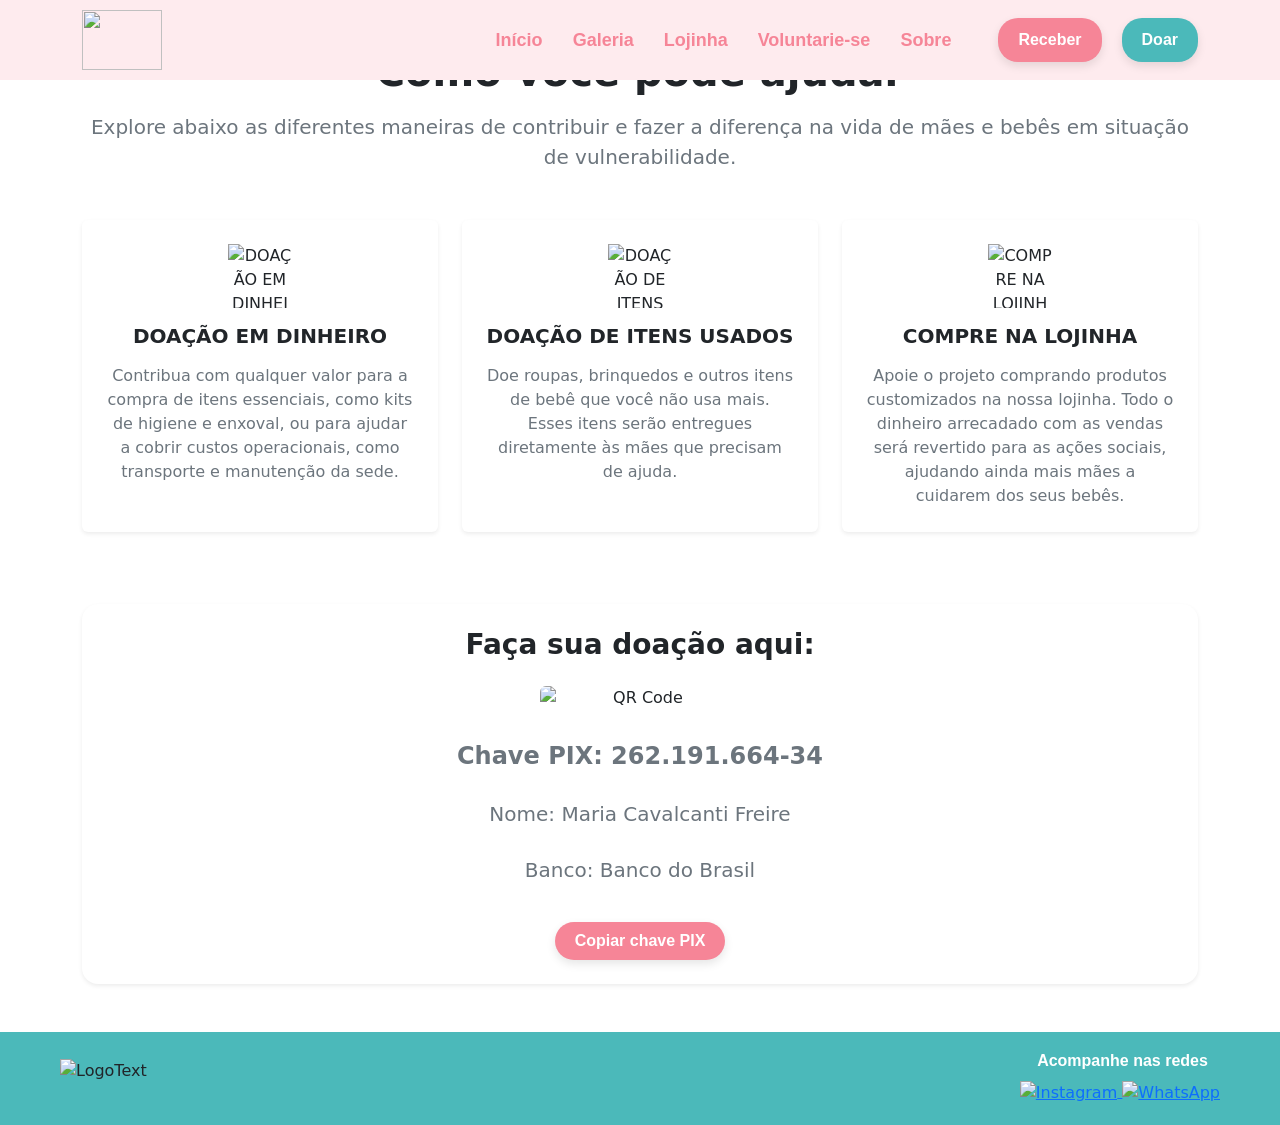
==== doar-inicial.html @ 445edf2f "refatoração dos componentes js" ====
<!doctype html>
<html lang="pt-BR">
  <head>
    <meta charset="UTF-8" />
    <meta name="viewport" content="width=device-width, initial-scale=1" />
    <title>Doação | Abrace um RN</title>
    <link rel="icon" type="image/x-icon" href="assets/Logo.png" />
    <link
      href="https://fonts.googleapis.com/css2?family=Roboto:wght@300;400;500&display=swap"
      rel="stylesheet"
    />
    <link
      href="https://fonts.googleapis.com/icon?family=Material+Icons"
      rel="stylesheet"
    />
    <link
      href="https://cdn.jsdelivr.net/npm/bootstrap@5.3.5/dist/css/bootstrap.min.css"
      rel="stylesheet"
      integrity="sha384-SgOJa3DmI69IUzQ2PVdRZhwQ+dy64/BUtbMJw1MZ8t5HZApcHrRKUc4W0kG879m7"
      crossorigin="anonymous"
    />
    <link href="css/reset.css" rel="stylesheet" />
    <link href="css/globals.css" rel="stylesheet" />
    <link href="css/doar.css" rel="stylesheet" />

    <script
      src="https://cdn.jsdelivr.net/npm/bootstrap@5.3.5/dist/js/bootstrap.min.js"
      integrity="sha384-VQqxDN0EQCkWoxt/0vsQvZswzTHUVOImccYmSyhJTp7kGtPed0Qcx8rK9h9YEgx+"
      crossorigin="anonymous"
      defer
    ></script>
    <script defer src="js/custom-elements.js"></script>
    <script type="module" src="src/pages/doar/doar-viewmodel.js"></script>
  </head>
  <body>
    <app-header> </app-header>
    <main class="container py-5">
      <div class="content-center">
        <div class="introducao mb-5">
          <h1 class="fw-bold fs-1 text-center" style="color: var(--rosa-escuro)">Como você pode ajudar</h1>
          <p class="text-center mt-3 fs-5 text-secondary">
            Explore abaixo as diferentes maneiras de contribuir e fazer a
            diferença na vida de mães e bebês em situação de vulnerabilidade.
          </p>
        </div>
        
        <!-- Rendered by DoarViewModel (Cards) -->
        <div class="row mt-4 cards-container justify-content-center" id="cards-container">
        </div>

        <!-- Rendered by DoarViewModel (Section Content) -->
        <div id="section-content" class="dynamic-content w-100"></div>
      </div>
    </main>
    <app-footer></app-footer>
  </body>
</html>
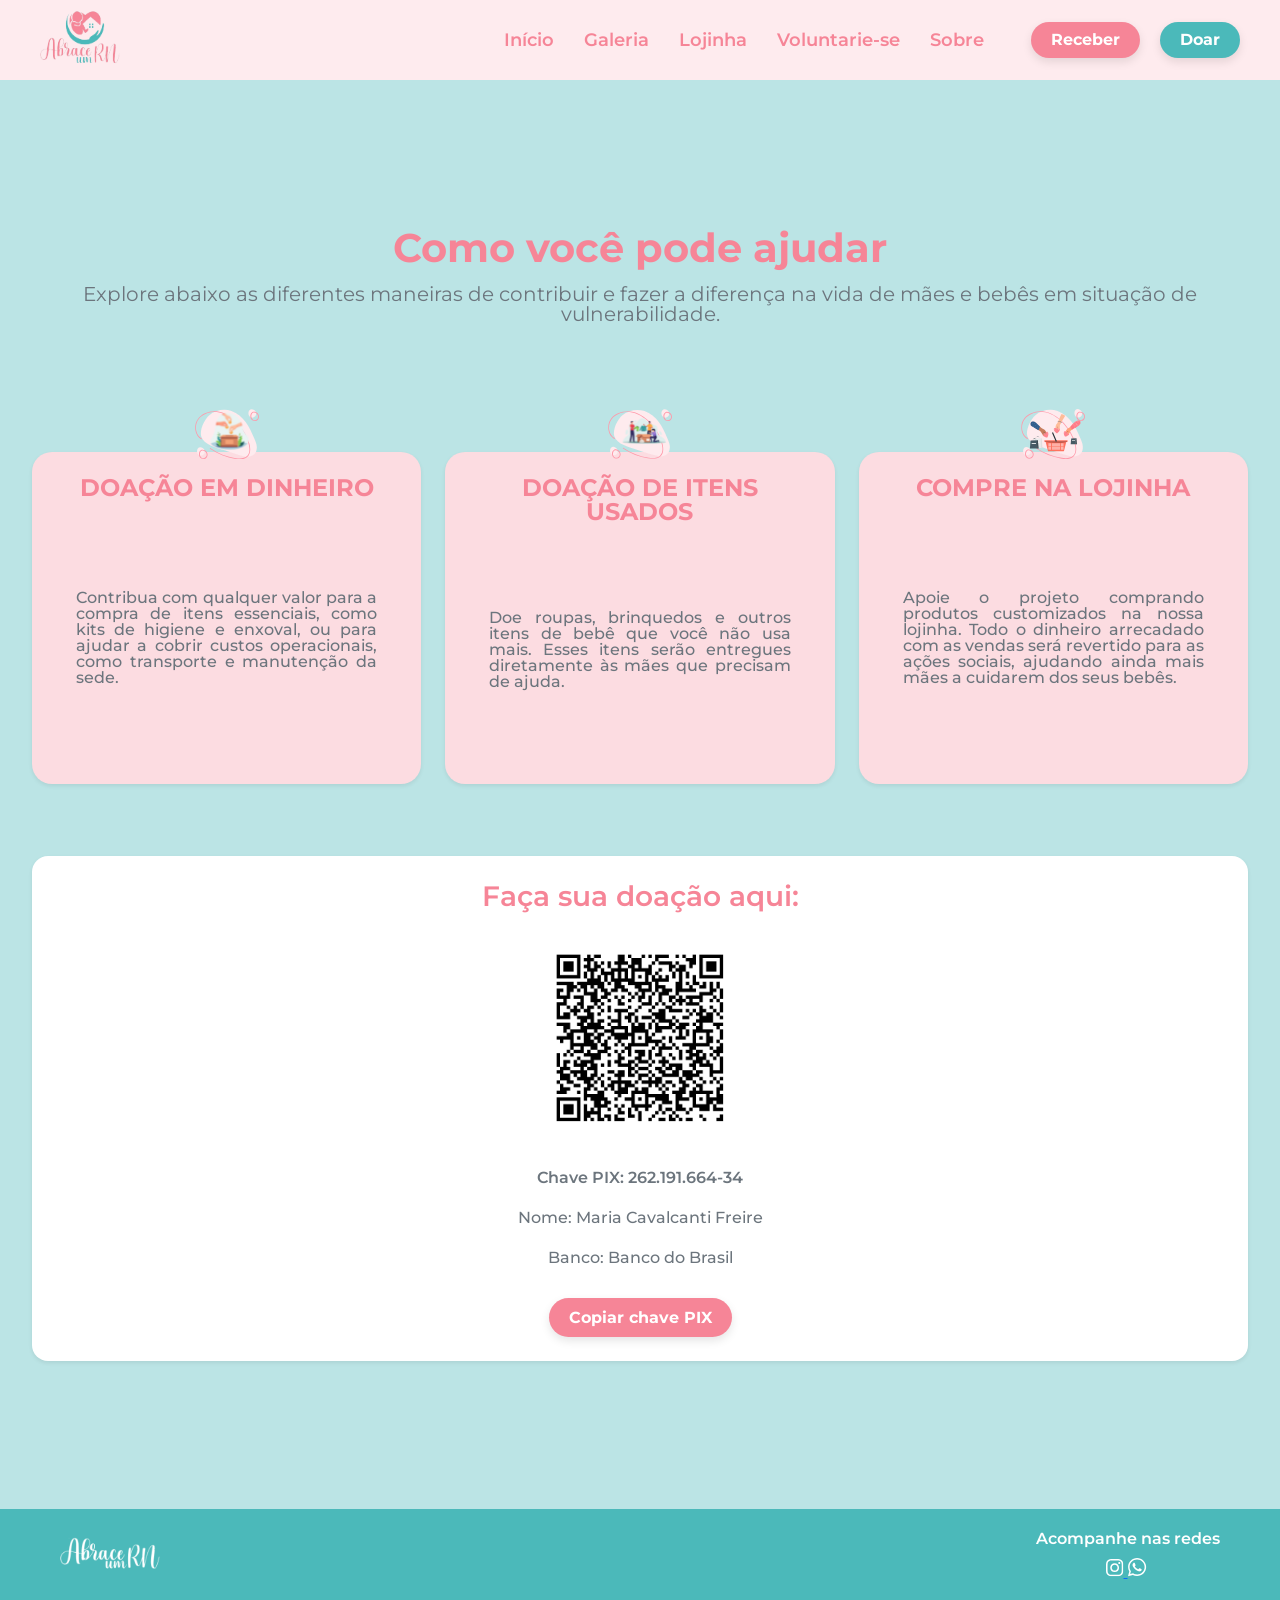
==== commit 5efb6833: "implementa a retafortação de assets e a mudanção das pasta js, css, e assets para dentro de src, alé" ====
--- a/doar-inicial.html
+++ b/doar-inicial.html
@@ -4,7 +4,7 @@
     <meta charset="UTF-8" />
     <meta name="viewport" content="width=device-width, initial-scale=1" />
     <title>Doação | Abrace um RN</title>
-    <link rel="icon" type="image/x-icon" href="assets/Logo.png" />
+    <link rel="icon" type="image/x-icon" href="src/assets/shared/Logo.png" />
     <link
       href="https://fonts.googleapis.com/css2?family=Roboto:wght@300;400;500&display=swap"
       rel="stylesheet"
@@ -19,9 +19,9 @@
       integrity="sha384-SgOJa3DmI69IUzQ2PVdRZhwQ+dy64/BUtbMJw1MZ8t5HZApcHrRKUc4W0kG879m7"
       crossorigin="anonymous"
     />
-    <link href="css/reset.css" rel="stylesheet" />
-    <link href="css/globals.css" rel="stylesheet" />
-    <link href="css/doar.css" rel="stylesheet" />
+    <link href="src/css/reset.css" rel="stylesheet" />
+    <link href="src/css/globals.css" rel="stylesheet" />
+    <link href="src/css/doar.css" rel="stylesheet" />
 
     <script
       src="https://cdn.jsdelivr.net/npm/bootstrap@5.3.5/dist/js/bootstrap.min.js"
@@ -29,7 +29,7 @@
       crossorigin="anonymous"
       defer
     ></script>
-    <script defer src="js/custom-elements.js"></script>
+    <script defer src="src/js/custom-elements.js"></script>
     <script type="module" src="src/pages/doar/doar-viewmodel.js"></script>
   </head>
   <body>
--- a/src/css/globals.css
+++ b/src/css/globals.css
@@ -0,0 +1,339 @@
+@import "https://fonts.googleapis.com/css2?family=Montserrat:wght@400;500;600;700;800;900&display=swap";
+
+:root {
+  --rosa-claro: #feebee;
+  --rosa-escuro: #f68597;
+  --azul-claro: #bbe4e5;
+  --azul-medio: #8fd3d5;
+  --azul-escuro: #4bb9ba;
+
+  --header-height: 80px;
+}
+
+*,
+*:before,
+*:after {
+  margin: 0;
+  padding: 0;
+  box-sizing: border-box;
+}
+
+html,
+body {
+  margin: 0;
+  padding: 0;
+  height: 100%;
+}
+
+body {
+  font-family: "Montserrat", sans-serif;
+  background-color: var(--azul-claro);
+  color: var(--azul-escuro);
+  padding-top: var(--header-height);
+  min-height: 100vh;
+}
+
+.container {
+  max-width: calc(1256px + 2rem);
+  padding: 0 2rem;
+  width: 100%;
+  margin: 0 auto;
+}
+
+.toast {
+  color: #000;
+}
+
+@media (max-width: 768px) {
+  .container {
+    padding: 0 1rem;
+  }
+  
+}
+
+.bg-azul {
+  background-color: var(--azul-claro);
+  height: 100%;
+}
+
+/* Header */
+.app-header {
+  background-color: var(--rosa-claro);
+  width: 100%;
+  position: fixed;
+  top: 0;
+  left: 0;
+  z-index: 100;
+  height: var(--header-height);
+}
+
+.app-header-content {
+  display: flex;
+  align-items: center;
+  justify-content: space-between;
+  font-family: "Montserrat", sans-serif;
+  font-weight: 600;
+  height: 100%;
+}
+
+.desktop-nav {
+  display: flex;
+  align-items: center;
+  gap: 2rem;
+}
+
+.desktop-nav-links {
+  display: flex;
+  align-items: center;
+  list-style: none;
+  padding: 0;
+  margin: 0;
+}
+
+.desktop-nav-links li {
+  margin: 0 15px;
+}
+
+.desktop-nav-links a {
+  position: relative;
+  margin-bottom: 8px;
+  text-decoration: none;
+  color: var(--rosa-escuro);
+  font-size: 18px;
+}
+
+.desktop-nav-links a.active::after {
+  content: "";
+  position: absolute;
+  width: 100%;
+  height: 3px;
+  background-color: var(--azul-escuro);
+  bottom: 0;
+  left: 0;
+  transform: translateY(4px);
+}
+
+.desktop-nav-buttons {
+  display: flex;
+  align-items: center;
+  gap: 20px;
+}
+
+.nav-toggle {
+  display: none;
+  cursor: pointer;
+  margin-left: 150px;
+}
+
+.menu-icon {
+  display: flex;
+  flex-direction: column;
+  justify-content: space-between;
+  width: 30px;
+  height: 20px;
+}
+
+.menu-icon span {
+  display: block;
+  width: 100%;
+  height: 3px;
+  background-color: var(--rosa-escuro);
+  transition: 0.3s;
+}
+
+.sidebar-container {
+  --bs-offcanvas-bg: var(--rosa-claro);
+}
+
+.sidebar-nav-links {
+  list-style: none;
+  padding: 0 1rem;
+  margin: 0;
+  display: flex;
+  flex-direction: column;
+}
+
+.sidebar-nav-links li {
+  margin: 20px 0;
+}
+
+.sidebar-nav-links a {
+  text-decoration: none;
+  color: var(--rosa-escuro);
+  font-size: 18px;
+  position: relative;
+}
+
+.sidebar-nav-links a.active {
+  font-weight: bold;
+}
+
+.sidebar-nav-links a.active::after {
+  content: "";
+  position: absolute;
+  width: 100%;
+  height: 3px;
+  background-color: var(--azul-escuro);
+  bottom: 0;
+  left: 0;
+  transform: translateY(4px);
+}
+
+.sidebar-buttons {
+  display: flex;
+  align-items: center;
+  gap: 20px;
+}
+
+@media (min-width: 768px) {
+  .nav-toggle {
+    display: none;
+  }
+
+  .sidebar {
+    display: none;
+  }
+}
+
+@media (max-width: 1023px) {
+  .desktop-nav {
+    display: none;
+  }
+
+  .nav-toggle {
+    display: block;
+  }
+
+  .sidebar {
+    display: flex;
+    flex-direction: column;
+    gap: 1rem;
+  }
+}
+
+/* Footer */
+/* Envolve o conteúdo principal */
+.content {
+  flex: 1;
+}
+
+/* Estilo do footer */
+footer {
+  background-color: var(--azul-escuro);
+  padding: 20px 0;
+  text-align: center;
+  margin-top: auto;
+}
+
+.footer-container {
+  display: flex;
+  justify-content: space-between;
+  align-items: center;
+  max-width: 1200px;
+  margin: 0 auto;
+  padding: 0 20px;
+}
+
+.footer-left {
+  display: flex;
+  align-items: center;
+}
+
+.footer-logo {
+  height: 40px;
+  margin-right: 10px;
+}
+
+.footer-right p {
+  margin: 0 0 10px 0;
+  color: #fff;
+  text-align: right;
+  font-family: "Montserrat", sans-serif;
+  font-size: 16px;
+  font-weight: 600;
+  line-height: normal;
+  width: 188px;
+}
+
+.social-icons a img {
+  height: 24px;
+  margin: 0 10px;
+}
+
+.social-icons a {
+  text-decoration: none;
+}
+
+/* Botao */
+.botao {
+  display: flex;
+  align-items: center;
+  justify-content: center;
+  border: none;
+  outline: none;
+  font-weight: 700;
+  cursor: pointer;
+  border-radius: 30px;
+  text-decoration: none;
+  font-family: "Montserrat", sans-serif;
+  padding: 10px 20px;
+  font-size: 1rem;
+  transition: background-color 0.3s ease, color 0.3s ease, transform 0.3s ease;
+  box-shadow: 0 4px 10px rgba(0, 0, 0, 0.1);
+}
+
+.botao:hover {
+  opacity: 0.9;
+  transform: scale(1.05);
+}
+
+.botao:disabled {
+  opacity: 0.6;
+  cursor: not-allowed;
+}
+
+.botao.pequeno-rosa {
+  background-color: var(--rosa-escuro);
+  color: white;
+  border-radius: 20px;
+}
+
+.botao.pequeno-azul {
+  background-color: var(--azul-escuro);
+  color: white;
+  border-radius: 20px;
+}
+
+.botao.pequeno-branco {
+  background-color: white;
+  padding: 8px 30px;
+  border-radius: 10px;
+  color: var(--rosa-escuro);
+}
+
+.botao.branco-letra-azul {
+  background-color: white;
+  color: var(--azul-escuro);
+  height: 110px;
+  width: 100%;
+  font-size: 45px;
+}
+
+.botao.branco-letra-rosa {
+  background-color: white;
+  color: var(--rosa-escuro);
+  width: 100%;
+  height: 110px;
+  font-size: 45px;
+}
+
+.botao.rosa-letra-branca {
+  background-color: var(--rosa-escuro);
+  color: white;
+  width: 280px;
+  height: 100px;
+  padding: 15px;
+  font-size: 45.984px;
+  display: block;
+  margin: 0 auto;
+}
--- a/src/css/doar.css
+++ b/src/css/doar.css
@@ -0,0 +1,125 @@
+.content-center {
+  min-height: calc(100dvh - 176px);
+  padding: 100px 0px;
+}
+
+.card {
+  background-color: #fcdce1;
+  border-radius: 20px;
+  border: none;
+  min-height: 200px;
+  
+  margin-top: 80px;
+  cursor: pointer;
+  transition: transform 0.2s ease, box-shadow 0.2s ease;
+
+  & .card-body {
+    position: relative;
+    display: flex;
+    flex-direction: column;
+    align-items: center;
+    justify-items: center;
+    text-align: center;
+    padding-top: 90px;
+
+    & h5 {
+      color: var(--rosa-escuro);
+      font-weight: 700;
+      font-size: 24px;
+      padding: 0px 20px;
+    }
+
+    & p {
+      display: flex;
+      flex-direction: column;
+      align-items: center;
+      justify-content: center;
+      text-align: justify;
+
+      color: var(--rosa-escuro);
+      font-weight: 500;
+      font-size: 16px;
+      padding: 30px 20px;
+      height: 100%;
+    }
+
+    & img {
+      position: absolute;
+      width: 150px;
+      height: auto;
+      top: -50px;
+    }
+  }
+
+  &:hover {
+    transform: translateY(-5px);
+    box-shadow: 0 8px 16px rgba(0,0,0,0.2);
+  }
+}
+
+.dynamic-content {
+  margin-top: 8rem;
+}
+
+.btn-lojinha {
+  display: inline-block;
+  padding: 12px 24px;
+  background-color: #fff;
+  color: var(--rosa-escuro); /* rosa */
+  border: 2px solid var(--rosa-escuro);
+  border-radius: 6px;
+  font-weight: 500;
+  text-decoration: none;
+  transition: all 0.3s ease;
+}
+
+.btn-lojinha:hover {
+  background-color: var(--rosa-escuro);
+  color: #fff;
+}
+
+.btn-donate {
+  display: inline-block;
+  padding: 12px 24px;
+  background-color: #fff;
+  color: var(--rosa-escuro); /* rosa */
+  border: 2px solid var(--rosa-escuro);
+  border-radius: 6px;
+  font-weight: 500;
+  text-decoration: none;
+  transition: all 0.3s ease;
+  margin-left: 16px;
+}
+
+.btn-donate:hover {
+  background-color: var(--rosa-escuro);
+  color: #fff;
+}
+
+.qr-container {
+  & .qr-code {
+    border-radius: 10px;
+  }
+}
+
+.hidden {
+  display: none;
+}
+
+#popup {
+  position: fixed;
+  top: 30%;
+  left: 50%;
+  transform: translateX(-50%);
+  background: white;
+  padding: 2em;
+  border: 1px solid #ccc;
+  box-shadow: 0 4px 10px rgba(0, 0, 0, 0.2);
+  z-index: 1000;
+}
+
+@media (max-width: 767px) {
+  .cards-container {
+    gap: 80px;
+  }
+}
